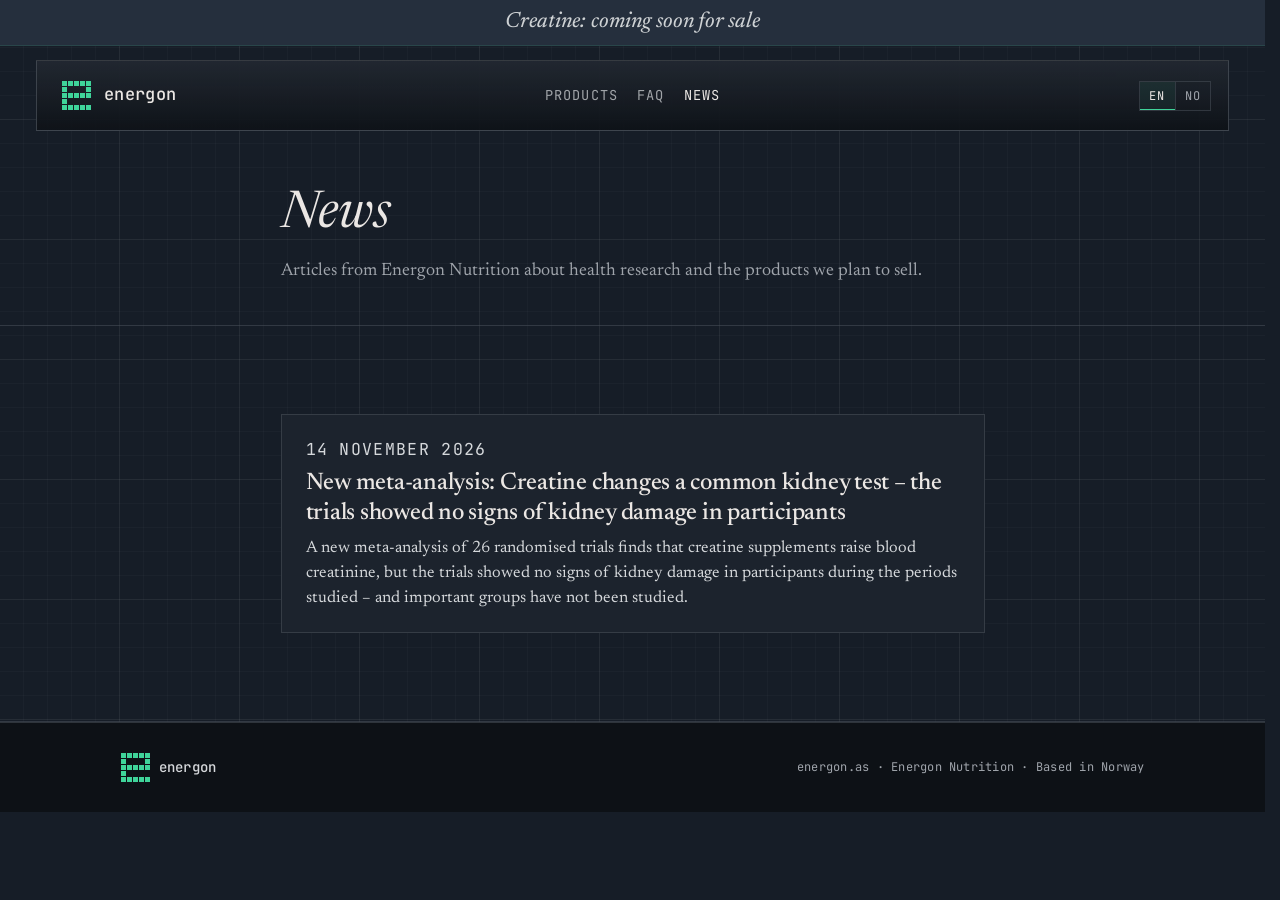
==== news/index.html @ 94b8eef8 "Sync the static site with live energon.as (2026-11-14). Replace the landing page with the Energon Nu" ====
<!doctype html>
<html lang="en">
<head>
  <meta charset="utf-8">
  <meta name="viewport" content="width=device-width, initial-scale=1">
  <title>News · Energon Nutrition</title>
  <meta name="description" content="News from Energon Nutrition: articles about health research and supplements such as creatine.">
  <link rel="canonical" href="https://energon.as/news/">
  <link rel="alternate" hreflang="en" href="https://energon.as/news/">
  <link rel="alternate" hreflang="nb" href="https://energon.as/no/nyheter/">
  <link rel="alternate" hreflang="x-default" href="https://energon.as/news/">
  <link rel="icon" href="/favicon.svg" type="image/svg+xml">
  <link rel="icon" href="/favicon-32.png" type="image/png" sizes="32x32">
  <link rel="apple-touch-icon" href="/apple-touch-icon.png" sizes="180x180">
  <meta name="theme-color" content="#161d27">
  <script src="/lang.js"></script>
  <link rel="stylesheet" href="/fonts.css">
  <link rel="stylesheet" href="/styles.css">
  <link rel="stylesheet" href="/nutrition.css">
</head>
<body>
  <header class="site-header">
    <aside class="site-announcement" aria-label="Announcement"><p>Creatine: coming soon for sale</p></aside>
    <div class="nav" data-nav-root data-nav-open="false">
      <div class="nav-inner">
        <a class="logo" href="/" aria-label="Energon Nutrition home"><span class="logo-box"><svg xmlns="http://www.w3.org/2000/svg" class="nav-logo-anim" viewBox="0 0 29 29" width="29" height="29" shape-rendering="crispEdges" aria-hidden="true" focusable="false"><rect class="on i10" x="0" y="0" width="5" height="5"/><rect class="on i9" x="6" y="0" width="5" height="5"/><rect class="on i8" x="12" y="0" width="5" height="5"/><rect class="on i7" x="18" y="0" width="5" height="5"/><rect class="on i6" x="24" y="0" width="5" height="5"/><rect class="on i11" x="0" y="6" width="5" height="5"/><rect class="off" x="6" y="6" width="5" height="5"/><rect class="off" x="12" y="6" width="5" height="5"/><rect class="off" x="18" y="6" width="5" height="5"/><rect class="on i5" x="24" y="6" width="5" height="5"/><rect class="on i0" x="0" y="12" width="5" height="5"/><rect class="on i1" x="6" y="12" width="5" height="5"/><rect class="on i2" x="12" y="12" width="5" height="5"/><rect class="on i3" x="18" y="12" width="5" height="5"/><rect class="on i4" x="24" y="12" width="5" height="5"/><rect class="on i12" x="0" y="18" width="5" height="5"/><rect class="off" x="6" y="18" width="5" height="5"/><rect class="off" x="12" y="18" width="5" height="5"/><rect class="off" x="18" y="18" width="5" height="5"/><rect class="off" x="24" y="18" width="5" height="5"/><rect class="on i13" x="0" y="24" width="5" height="5"/><rect class="on i14" x="6" y="24" width="5" height="5"/><rect class="on i15" x="12" y="24" width="5" height="5"/><rect class="on i16" x="18" y="24" width="5" height="5"/><rect class="on i17" x="24" y="24" width="5" height="5"/></svg></span><span class="wordmark">energon</span></a>
        <nav class="nav-links" aria-label="Main">
          <a href="/#products">Products</a>
          <a href="/#faq">FAQ</a>
          <a href="/news/" aria-current="page">News</a>
        </nav>
        <div class="nav-end">
          <nav class="lang-switch" aria-label="Language"><a href="/news/" hreflang="en" lang="en" data-lang="en" aria-current="page">EN</a><a href="/no/nyheter/" hreflang="nb" lang="nb" data-lang="nb">NO</a></nav>
          <button type="button" class="nav-toggle" aria-controls="navSheet" aria-expanded="false" aria-label="Open menu" data-label-open="Open menu" data-label-close="Close menu" data-nav-toggle>
<span class="bt-bar" aria-hidden="true"><span></span><span></span><span></span><span></span></span>
<span class="bt-bar" aria-hidden="true"><span></span><span></span><span></span><span></span></span>
<span class="bt-bar" aria-hidden="true"><span></span><span></span><span></span><span></span></span>
          </button>
        </div>
      </div>
      <div class="nav-backdrop" data-nav-close></div>
      <div class="nav-sheet" id="navSheet">
        <nav class="nav-sheet-inner" aria-label="Main (mobile)">
          <a href="/#products" data-nav-close>Products</a>
          <a href="/#faq" data-nav-close>FAQ</a>
          <a href="/news/" data-nav-close aria-current="page">News</a>
        </nav>
      </div>
    </div>
  </header>

  <section class="news-hero">
    <div class="wrap narrow">
      <h1>News</h1>
      <p class="section-lead">Articles from Energon Nutrition about health research and the products we plan to sell.</p>
    </div>
  </section>

  <section class="section">
    <div class="wrap narrow">
    <ol class="news-list">
      <li><p class="news-meta"><time datetime="2026-11-14">14 November 2026</time></p><h2><a href="/news/creatine-kidney-health-meta-analysis/">New meta-analysis: Creatine changes a common kidney test – the trials showed no signs of kidney damage in participants</a></h2><p>A new meta-analysis of 26 randomised trials finds that creatine supplements raise blood creatinine, but the trials showed no signs of kidney damage in participants during the periods studied – and important groups have not been studied.</p></li>
    </ol>
    </div>
  </section>

  <footer class="footer">
    <div class="wrap footer-inner">
      <span class="logo small"><img src="/logo-mark-29.svg" alt="" width="29" height="29"><span class="wordmark">energon</span></span>
      <span>energon.as · Energon Nutrition · Based in Norway</span>
    </div>
  </footer>
  <script src="/nav.js" defer></script>
</body>
</html>
---- fonts.css ----
/* Self-hosted Google Fonts (latin subset). Newsreader and JetBrains Mono, both SIL Open Font License 1.1. */
@font-face {
  font-family: 'JetBrains Mono';
  font-style: normal;
  font-weight: 400;
  font-display: swap;
  src: url(fonts/JetBrainsMono-normal.woff2) format('woff2');
  unicode-range: U+0000-00FF, U+0131, U+0152-0153, U+02BB-02BC, U+02C6, U+02DA, U+02DC, U+0304, U+0308, U+0329, U+2000-206F, U+20AC, U+2122, U+2191, U+2193, U+2212, U+2215, U+FEFF, U+FFFD;
}
@font-face {
  font-family: 'JetBrains Mono';
  font-style: normal;
  font-weight: 500;
  font-display: swap;
  src: url(fonts/JetBrainsMono-normal.woff2) format('woff2');
  unicode-range: U+0000-00FF, U+0131, U+0152-0153, U+02BB-02BC, U+02C6, U+02DA, U+02DC, U+0304, U+0308, U+0329, U+2000-206F, U+20AC, U+2122, U+2191, U+2193, U+2212, U+2215, U+FEFF, U+FFFD;
}
@font-face {
  font-family: 'Newsreader';
  font-style: italic;
  font-weight: 400 500;
  font-display: swap;
  src: url(fonts/Newsreader-italic.woff2) format('woff2');
  unicode-range: U+0000-00FF, U+0131, U+0152-0153, U+02BB-02BC, U+02C6, U+02DA, U+02DC, U+0304, U+0308, U+0329, U+2000-206F, U+20AC, U+2122, U+2191, U+2193, U+2212, U+2215, U+FEFF, U+FFFD;
}
@font-face {
  font-family: 'Newsreader';
  font-style: normal;
  font-weight: 400 600;
  font-display: swap;
  src: url(fonts/Newsreader-normal.woff2) format('woff2');
  unicode-range: U+0000-00FF, U+0131, U+0152-0153, U+02BB-02BC, U+02C6, U+02DA, U+02DC, U+0304, U+0308, U+0329, U+2000-206F, U+20AC, U+2122, U+2191, U+2193, U+2212, U+2215, U+FEFF, U+FFFD;
}
---- styles.css ----
/* Energon: dark theme. Navy canvas, hairline grid, serif text, mono labels, square panels. */
:root{
  --bg-deep:#0d1116;
  --bg:#161d27;
  --panel:#1c232d;
  --panel-2:#212730;
  --panel-3:#252f3d;
  --line:rgba(73,80,89,.55);
  --line-strong:rgba(120,128,140,.55);
  --text:#ebe7e4;
  --text-2:#d5d8db;
  --muted:#9fa4ab;
  --accent:#3fd49a;            /* Energon mint (muted from the original #07F695) */
  --accent-soft:rgba(63,212,154,.42);
  --accent-wash:rgba(63,212,154,.07);
  --blue:#6a9fcc;              /* former accent, kept as secondary */
  --accent-deep:#4b607c;
  --warm:#e1b06e;
  --rust:#b86b52;
  --sage:#a3a473;
  --grid-minor:rgba(255,255,255,.022);
  --grid-major:rgba(255,255,255,.045);
  --serif:"Newsreader", "Iowan Old Style", "Palatino Linotype", Georgia, serif;
  --mono:"JetBrains Mono", ui-monospace, "SFMono-Regular", Menlo, Consolas, monospace;
}
*{box-sizing:border-box}
html{scroll-behavior:smooth;background:var(--bg);scroll-padding-top:150px;scrollbar-gutter:stable}
*{scrollbar-color:rgba(75,96,124,.28) transparent}
body{
  margin:0;color:var(--text);font-family:var(--serif);font-size:18px;line-height:1.6;
  font-optical-sizing:auto;text-wrap:pretty;
  background-color:var(--bg);
  background-image:
    linear-gradient(var(--grid-major) 1px, transparent 1px),
    linear-gradient(90deg, var(--grid-major) 1px, transparent 1px),
    linear-gradient(var(--grid-minor) 1px, transparent 1px),
    linear-gradient(90deg, var(--grid-minor) 1px, transparent 1px);
  background-size:120px 120px,120px 120px,24px 24px,24px 24px;
  background-position:-1px -1px;
}
.wrap{max-width:1080px;margin:0 auto;padding:0 28px}
.narrow{max-width:760px}
a{color:var(--accent);text-decoration-color:var(--accent-soft);text-underline-offset:3px}
a:hover{text-decoration-color:var(--accent)}
.sr-only{position:absolute;width:1px;height:1px;overflow:hidden;clip:rect(0 0 0 0)}
::selection{background:rgba(63,212,154,.28);color:var(--text)}

/* Nav */
/* announcement bar: pi.dev .site-announcement measured live (padding 5.4px 18px, italic serif 21.96px/1.55,
   bg #252f3d, 1px bottom border in the accent at 14% alpha -> 45.8px tall; <=767px 19.44px/1.48, 69.3px tall) */
.site-announcement{position:relative;z-index:1;box-sizing:border-box;margin:0;padding:5.4px 18px;
  border-bottom:1px solid rgba(63,212,154,.1412);background:#252f3d;color:rgba(213,216,219,.96);
  font-family:var(--serif);font-size:21.96px;font-style:italic;font-weight:450;line-height:1.55;text-align:center}
.site-announcement p{margin:0}
.site-announcement a{color:var(--accent);white-space:nowrap}
.site-announcement a:hover,.site-announcement a:focus-visible{color:var(--text)}
@media (max-width:1023px){.site-announcement{font-size:18.36px;line-height:1.5}}
@media (max-width:767px){.site-announcement{font-size:19.44px;font-weight:440;line-height:1.48;min-height:69.3125px;display:flex;align-items:center;justify-content:center}}
/* nav: placement measured on live pi.dev (headless Chrome, dark, 1440x900 and 390x844, after intro JS settled).
   pi.dev: .site-header is position:sticky; top:0; z-index:20, transparent, and holds the announcement bar + nav.
   Nav wrapper padding 14.4px 36px 0 (<=1023px: 14.4px 11.7px 0). Panel: full width minus the side padding
   (max-width 96rem = 1728px, centred), 71.2px tall (66.9px on mobile), square corners. Content scrolls under it. */
.site-header{position:sticky;top:0;z-index:20}
.nav{position:relative;z-index:20;width:100%;padding:14.4px 36px 0}
.nav-inner{position:relative;z-index:1;display:flex;align-items:center;justify-content:space-between;gap:18px;
  width:min(100%,1728px);margin:0 auto;padding:12.6px 17.1px;
  background:linear-gradient(rgba(33,39,48,.97),rgba(13,17,22,.91)),linear-gradient(90deg,rgba(75,96,124,.14),rgba(47,95,138,.08));
  border:1px solid rgba(73,80,89,.7412);border-top-color:rgba(159,164,171,.2784);border-radius:0}
.logo{display:inline-flex;align-items:center;gap:6px;text-decoration:none;color:var(--text);font-family:var(--mono);font-weight:500;font-size:17px;letter-spacing:.02em;line-height:1}
.logo-box{display:inline-flex;align-items:center;justify-content:center;width:44px;height:44px;flex:0 0 44px}
.logo img,.logo svg{display:block;width:29px;height:29px;image-rendering:pixelated}
.logo .wordmark{color:var(--text);transform:translateY(-1px)}
.logo.small{font-size:14px;color:var(--muted);gap:9px}
.logo.small .wordmark{color:var(--text-2)}
.nav-links{position:absolute;left:50%;transform:translateX(-50%);display:flex;align-items:center;justify-content:center;gap:clamp(11.7px,1.5vw,22.5px)}
.nav-links a{font-family:var(--mono);font-size:13.68px;letter-spacing:.08em;line-height:1;text-transform:uppercase;white-space:nowrap;color:rgba(213,216,219,.7216);text-decoration:none;position:relative}
.nav-links a:hover,.nav-links a:focus-visible{color:var(--text);outline:none}
.nav-links a:hover::after{content:"";position:absolute;left:0;right:0;bottom:-.5em;height:1px;background:var(--accent)}

/* Hero */
.hero{padding:64.6px 0 96px;text-align:center;border-bottom:1px solid var(--line)}
.eyebrow{font-family:var(--mono);font-size:12px;letter-spacing:.14em;text-transform:uppercase;color:var(--muted);margin:0 0 26px}
.hero h1{font-family:var(--serif);font-style:italic;font-weight:400;font-size:clamp(40px,6vw,68px);line-height:1.08;letter-spacing:-.015em;margin:0 0 26px;color:var(--text)}
.hero h1 em{color:var(--accent);font-style:italic}
.lead{font-size:21px;line-height:1.5;color:var(--text-2);max-width:640px;margin:0 auto 40px}
.fine{font-family:var(--mono);font-size:12px;color:var(--muted);margin:16px 0 0;letter-spacing:.02em}

/* Sections */
.section{padding:88px 0;border-bottom:1px solid var(--line)}
.section.alt{background:rgba(13,17,22,.45)}
.section h2{font-family:var(--serif);font-style:italic;font-weight:400;font-size:42px;line-height:1.1;margin:0 0 10px;letter-spacing:-.01em}
.section-lead{color:var(--muted);margin:0 0 30px;font-size:18px}
.group{font-family:var(--mono);font-weight:500;font-size:12px;text-transform:uppercase;letter-spacing:.14em;color:var(--muted);margin:52px 0 0;padding:10px 14px;border:1px solid var(--line);border-bottom:0;display:inline-block;background:var(--panel-2)}
.group::before{content:"";display:inline-block;width:8px;height:8px;background:var(--accent);margin-right:10px;vertical-align:1px}

/* Product panels */
.grid{display:grid;grid-template-columns:repeat(3,1fr);gap:16px}
.grid > .card{border:1px solid var(--line);background-color:var(--panel)}
.grid.two{grid-template-columns:repeat(2,1fr)}
.card{position:relative;padding:24px 24px 22px;display:flex;flex-direction:column;background:transparent;transition:background 200ms ease}
.card:hover{background-image:linear-gradient(rgba(255,255,255,.018),rgba(255,255,255,.018))}
.card.featured{background:linear-gradient(180deg,var(--accent-wash),transparent 65%) var(--panel);box-shadow:inset 0 2px 0 var(--accent)}
.card.muted{opacity:.78}
.card-top{display:flex;justify-content:space-between;align-items:baseline;gap:12px;margin-bottom:10px}
.card h4{margin:0;font-family:var(--serif);font-weight:500;font-size:22px;line-height:1.2;color:var(--text)}
.price{font-family:var(--mono);font-size:20px;font-weight:500;color:var(--warm);white-space:nowrap}
.card p{margin:0 0 14px;color:var(--text-2);font-size:16.5px;line-height:1.5}
.card ul{margin:0 0 18px;padding:0;list-style:none;font-family:var(--mono);font-size:12px;line-height:1.55;color:var(--muted)}
.card ul li{margin:5px 0;padding-left:16px;position:relative}
.card ul li::before{content:"›";position:absolute;left:0;color:var(--accent)}
.buy{margin-top:auto;align-self:flex-start;font-family:var(--mono);font-size:12px;letter-spacing:.12em;text-transform:uppercase;background:rgba(255,255,255,.015);color:var(--muted);border:1px solid var(--line);padding:9px 14px;cursor:not-allowed}
.buy::before{content:"[ ";color:var(--accent)} .buy::after{content:" ]";color:var(--accent)}
a.buy{cursor:pointer;text-decoration:none;color:var(--text);border-color:var(--accent-soft)}
a.buy:hover{background:var(--accent-wash)}
.card.featured .buy{color:var(--text);border-color:var(--accent-soft);background:var(--accent-wash)}
.card-actions{margin-top:auto;display:flex;flex-wrap:wrap;gap:10px}
.card-actions .buy{margin-top:0}
.buy.placeholder{color:var(--muted);border-style:dashed;border-color:var(--line-strong);background:transparent;cursor:default}
.card.featured .buy.placeholder{color:var(--muted);border-color:var(--line-strong);background:transparent}
.tag{margin-top:auto;align-self:flex-start;font-family:var(--mono);font-size:11px;font-weight:500;letter-spacing:.14em;text-transform:uppercase;color:var(--sage);border:1px solid rgba(163,164,115,.45);padding:3px 8px}
.tag.inline{margin:0 0 0 10px;vertical-align:1px;border-color:rgba(163,164,115,.45)}
.card.small p{margin:0}

/* How it works */
.two-col{display:grid;grid-template-columns:1fr 1.6fr;gap:56px;align-items:start}
.steps{margin:0;padding:0;list-style:none;counter-reset:s;border:1px solid var(--line);background:var(--panel)}
.steps li{counter-increment:s;position:relative;padding:20px 24px 20px 74px;color:var(--text-2);font-size:17px;border-bottom:1px solid var(--line)}
.steps li:last-child{border-bottom:0}
.steps li::before{content:"0" counter(s);position:absolute;left:24px;top:21px;font-family:var(--mono);font-size:13px;color:var(--accent);letter-spacing:.06em}
.steps strong{color:var(--text);display:block;margin-bottom:2px;font-weight:500;font-size:19px}

/* FAQ */
details{border:1px solid var(--line);border-top:0;background:var(--panel);padding:0}
details:first-of-type{border-top:1px solid var(--line);margin-top:20px}
summary{cursor:pointer;list-style:none;padding:16px 20px;font-size:19px;color:var(--text)}
summary::-webkit-details-marker{display:none}
summary::before{content:"+";font-family:var(--mono);color:var(--accent);display:inline-block;width:22px}
details[open] summary::before{content:"–"}
details p{color:var(--text-2);margin:0;padding:0 20px 18px 42px;font-size:17px}

/* Terms */
.terms{padding:64px 0;background:rgba(13,17,22,.45)}
.terms h2{font-size:30px}
.terms ul{color:var(--text-2);padding-left:0;list-style:none;margin:16px 0 0;font-size:17px}
.terms li{margin:8px 0;padding-left:22px;position:relative}
.terms li::before{content:"›";position:absolute;left:4px;color:var(--accent);font-family:var(--mono)}
.terms strong{color:var(--text);font-weight:500}
.section-lead a{color:var(--accent)}

/* Footer */
.footer{background:var(--bg-deep);color:var(--muted);font-family:var(--mono);font-size:12px;letter-spacing:.02em;padding:30px 0;border-top:1px solid var(--line)}
.footer-inner{display:flex;flex-wrap:wrap;gap:12px 28px;justify-content:space-between;align-items:center}

:focus-visible{outline:1px solid var(--accent);outline-offset:3px}

/* nav logo: plays once on load; the 5x5 grid starts dim grey, the 18 logo cells light up in stroke order,
   the 7 other cells fade out. Reduced motion shows the final logo. Generated by tools/logo_build.py */
.nav-logo-anim .on{fill:#3FD49A;animation:nav-logo-anim-light 220ms cubic-bezier(.2,.7,.3,1) calc(250ms + var(--i) * 60ms) both}
.nav-logo-anim .off{fill:#4a525d;opacity:0;animation:nav-logo-anim-off 420ms ease 1450ms backwards}
.nav-logo-anim{animation:nav-logo-anim-in 200ms ease both}
.nav-logo-anim .i0{--i:0}.nav-logo-anim .i1{--i:1}.nav-logo-anim .i2{--i:2}.nav-logo-anim .i3{--i:3}.nav-logo-anim .i4{--i:4}.nav-logo-anim .i5{--i:5}.nav-logo-anim .i6{--i:6}.nav-logo-anim .i7{--i:7}.nav-logo-anim .i8{--i:8}.nav-logo-anim .i9{--i:9}.nav-logo-anim .i10{--i:10}.nav-logo-anim .i11{--i:11}.nav-logo-anim .i12{--i:12}.nav-logo-anim .i13{--i:13}.nav-logo-anim .i14{--i:14}.nav-logo-anim .i15{--i:15}.nav-logo-anim .i16{--i:16}.nav-logo-anim .i17{--i:17}
@keyframes nav-logo-anim-light{0%{fill:#4a525d;opacity:.55}55%{fill:#8ee8c4;opacity:1}100%{fill:#3FD49A;opacity:1}}
@keyframes nav-logo-anim-off{0%{opacity:.55}100%{opacity:0}}
@keyframes nav-logo-anim-in{0%{opacity:0}100%{opacity:1}}
@media (prefers-reduced-motion: reduce){.nav-logo-anim,.nav-logo-anim .on,.nav-logo-anim .off{animation:none}}

/* mobile menu (pi.dev: links hidden and a pixel-block burger + drop-down sheet at <=1023px) */
.nav-toggle,.nav-backdrop,.nav-sheet{display:none}
.nav-toggle{--bw:4.25px;--bh:3.5px;--bg:1.5px;--bar-gap:4.5px;width:44px;height:44px;flex-direction:column;justify-content:center;align-items:center;gap:var(--bar-gap);
  margin:0 -1.8px 0 0;padding:0;border:0;border-radius:4.5px;background:transparent;cursor:pointer;-webkit-appearance:none;appearance:none}
.nav-toggle:hover,.nav-toggle:focus-visible{background:rgba(255,255,255,.0157)}
.nav-toggle .bt-bar{display:flex;gap:var(--bg);transform-origin:50% 50%;transition:transform 280ms cubic-bezier(.22,1,.36,1),opacity 200ms ease}
.nav-toggle .bt-bar>span{width:var(--bw);height:var(--bh);background:var(--muted);border-radius:1px;transition:background-color 200ms ease}
.nav-toggle .bt-bar:first-child>span:first-child,.nav-toggle .bt-bar:first-child>span:last-child,
.nav-toggle .bt-bar:last-child>span:first-child,.nav-toggle .bt-bar:last-child>span:last-child{background:var(--accent-deep)}
.nav-toggle:hover .bt-bar:first-child>span:first-child,.nav-toggle:hover .bt-bar:first-child>span:last-child,
.nav-toggle:hover .bt-bar:last-child>span:first-child,.nav-toggle:hover .bt-bar:last-child>span:last-child{background:var(--accent)}
.nav[data-nav-open="true"] .bt-bar:nth-of-type(1){transform:translateY(calc(var(--bh) + var(--bar-gap))) rotate(45deg)}
.nav[data-nav-open="true"] .bt-bar:nth-of-type(2){opacity:0;transform:scaleX(0)}
.nav[data-nav-open="true"] .bt-bar:nth-of-type(3){transform:translateY(calc((var(--bh) + var(--bar-gap)) * -1)) rotate(-45deg)}
.nav[data-nav-open="true"] .nav-inner{border-bottom-color:transparent}
.nav-backdrop{position:fixed;inset:0;z-index:0;background:rgba(13,17,22,.66);opacity:0;pointer-events:none;transition:opacity 180ms ease}
.nav-sheet{position:absolute;top:calc(100% - 1px);left:50%;z-index:1;width:calc(100% - 23.4px);max-height:0;overflow:hidden;opacity:0;pointer-events:none;
  transform:translate(-50%,-6px);transition:max-height 240ms cubic-bezier(.22,1,.36,1),opacity 180ms ease,transform 240ms cubic-bezier(.22,1,.36,1)}
.nav[data-nav-open="true"] .nav-backdrop{opacity:1;pointer-events:auto}
.nav[data-nav-open="true"] .nav-sheet{max-height:24rem;opacity:1;pointer-events:auto;transform:translate(-50%,0)}
.nav-sheet-inner{display:grid;gap:9.9px;padding:6.3px 12.24px 14.4px;
  background:linear-gradient(rgba(33,39,48,.97),rgba(13,17,22,.91)),linear-gradient(90deg,rgba(75,96,124,.14),rgba(47,95,138,.08));
  border:1px solid rgba(73,80,89,.7412);border-top:0}
.nav-sheet-inner a{display:flex;justify-content:space-between;align-items:center;padding:11.9px 13px;border:1px solid var(--line);background:rgba(255,255,255,.0157);
  color:rgba(213,216,219,.8);font-family:var(--mono);font-size:16px;text-decoration:none}
.nav-sheet-inner a::after{content:"→";color:var(--muted);font-size:16.5px;line-height:1}
.nav-sheet-inner a:hover{color:var(--text);border-color:var(--accent-soft)}
@media (max-width:1023px){
  .nav{padding:14.4px 11.7px 0}
  .nav-inner{padding:10.44px 12.24px;gap:13.5px}
  .nav-links{display:none}
  .nav-toggle{display:inline-flex}
  .nav-backdrop,.nav-sheet{display:block}
}

@media (max-width:900px){
  .grid{grid-template-columns:1fr 1fr}
  .two-col{grid-template-columns:1fr;gap:18px}
}
@media (max-width:600px){
  body{font-size:17px}
  .grid{grid-template-columns:1fr}
  .grid.two{grid-template-columns:1fr}
  .hero{padding:65.4px 0 64px}
  .section h2{font-size:34px}
}

.checksum{margin:12px 0 0;font-family:var(--mono);font-size:11px;line-height:1.6;color:var(--muted);overflow-wrap:anywhere}.checksum code{color:var(--text)}.checksum a{color:var(--text)}
---- nutrition.css ----
/* Energon Nutrition additions (E-072). Loaded after styles.css; styles.css itself is unchanged. */
.hero-actions{margin:0;display:flex;justify-content:center}
.hero-actions .buy{margin-top:0;align-self:center;color:var(--text);border-color:var(--accent-soft);background:var(--accent-wash)}
.product-media{display:block;margin:-22px -24px 20px;border-bottom:1px solid var(--line);background:var(--bg-deep)}
.product-media img{display:block;width:100%;height:auto;aspect-ratio:1/1}
.tag.soon{margin-top:0;align-self:center;white-space:nowrap;color:var(--accent);border-color:var(--accent-soft)}
/* language switch NO/EN in the header (E-072 round 2) */
.nav-end{display:flex;align-items:center;gap:10px}
.lang-switch{display:flex;border:1px solid var(--line)}
.lang-switch a{font-family:var(--mono);font-size:12px;letter-spacing:.1em;line-height:1;padding:8px 9px;color:var(--muted);text-decoration:none}
.lang-switch a + a{border-left:1px solid var(--line)}
.lang-switch a:hover,.lang-switch a:focus-visible{color:var(--text)}
.lang-switch a[aria-current="page"]{color:var(--text);background:var(--accent-wash);box-shadow:inset 0 -1px 0 var(--accent)}
/* news section (E-073): /news/ and /no/nyheter/ */
.nav-links a[aria-current="page"],.nav-sheet-inner a[aria-current="page"]{color:var(--text)}
.news-hero{padding:56px 0 40px;border-bottom:1px solid var(--line)}
.news-hero h1{font-family:var(--serif);font-style:italic;font-weight:400;font-size:clamp(36px,5vw,52px);line-height:1.1;margin:0 0 12px;color:var(--text)}
.news-hero .section-lead{margin:0}
.news-list{list-style:none;margin:0;padding:0;display:grid;gap:16px}
.news-list > li{border:1px solid var(--line);background-color:var(--panel);padding:22px 24px}
.news-list h2{font-family:var(--serif);font-style:normal;font-weight:500;font-size:24px;line-height:1.25;margin:6px 0 8px}
.news-list h2 a{color:var(--text);text-decoration:none}
.news-list h2 a:hover{color:var(--accent)}
.news-list p{margin:0;color:var(--text-2);font-size:16.5px;line-height:1.5}
.news-meta{font-family:var(--mono);font-size:12px;letter-spacing:.08em;text-transform:uppercase;color:var(--muted);margin:0}
.news-empty{border:1px dashed var(--line-strong);padding:22px 24px;color:var(--muted);font-family:var(--mono);font-size:13px;margin:0}
.article{padding:56px 0 88px;border-bottom:1px solid var(--line)}
.article h1{font-family:var(--serif);font-style:italic;font-weight:400;font-size:clamp(34px,5vw,50px);line-height:1.12;margin:10px 0 14px;color:var(--text)}
.article .lead{margin:0 0 28px;max-width:none;font-size:20px}
.article-body h2{font-family:var(--serif);font-style:italic;font-weight:400;font-size:30px;line-height:1.2;margin:34px 0 10px}
.article-body h3{font-family:var(--serif);font-weight:500;font-size:22px;margin:26px 0 8px}
.article-body p,.article-body li{color:var(--text-2);font-size:18px;line-height:1.65}
.article-body p{margin:0 0 16px}
.article-body ul,.article-body ol{margin:0 0 18px;padding-left:24px}
.article-body a,.sources a{overflow-wrap:anywhere}
.sources{margin:36px 0 0;border:1px solid var(--line);background-color:var(--panel);padding:20px 24px}
.sources h2{font-family:var(--mono);font-style:normal;font-weight:500;font-size:12px;letter-spacing:.14em;text-transform:uppercase;color:var(--muted);margin:0 0 10px}
.sources ol{margin:0;padding-left:22px;color:var(--text-2);font-size:16px;line-height:1.55}
.back-link{margin:32px 0 0;font-family:var(--mono);font-size:13px}
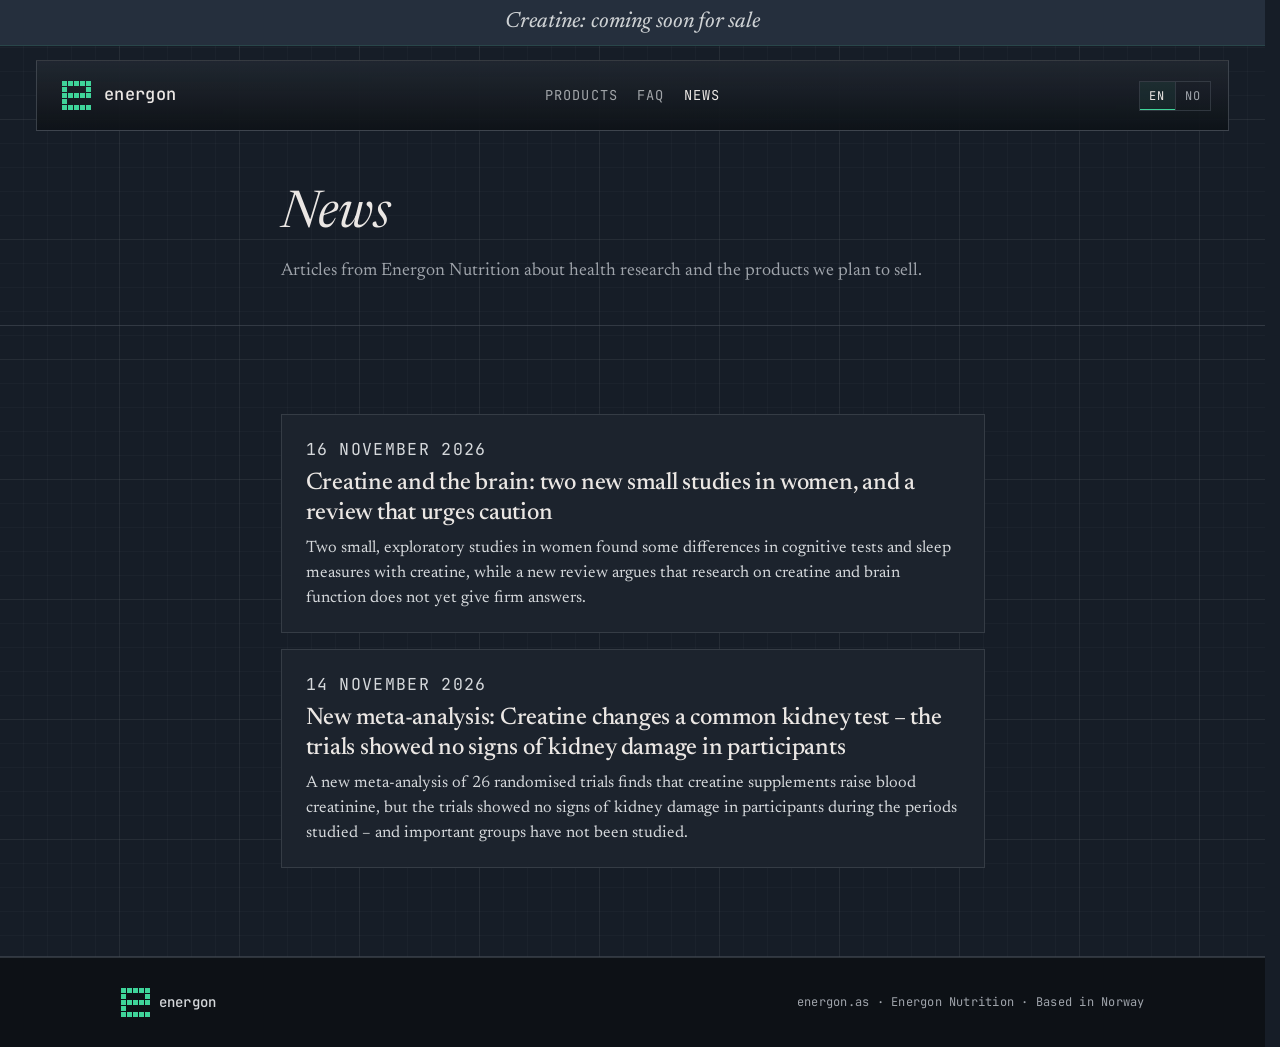
==== commit 917647d2: "Add the E-077 creatine cognition news article. Publish the English and Norwegian article pages and u" ====
--- a/news/index.html
+++ b/news/index.html
@@ -59,6 +59,7 @@
   <section class="section">
     <div class="wrap narrow">
     <ol class="news-list">
+      <li><p class="news-meta"><time datetime="2026-11-16">16 November 2026</time></p><h2><a href="/news/creatine-cognition-women-new-studies/">Creatine and the brain: two new small studies in women, and a review that urges caution</a></h2><p>Two small, exploratory studies in women found some differences in cognitive tests and sleep measures with creatine, while a new review argues that research on creatine and brain function does not yet give firm answers.</p></li>
       <li><p class="news-meta"><time datetime="2026-11-14">14 November 2026</time></p><h2><a href="/news/creatine-kidney-health-meta-analysis/">New meta-analysis: Creatine changes a common kidney test – the trials showed no signs of kidney damage in participants</a></h2><p>A new meta-analysis of 26 randomised trials finds that creatine supplements raise blood creatinine, but the trials showed no signs of kidney damage in participants during the periods studied – and important groups have not been studied.</p></li>
     </ol>
     </div>
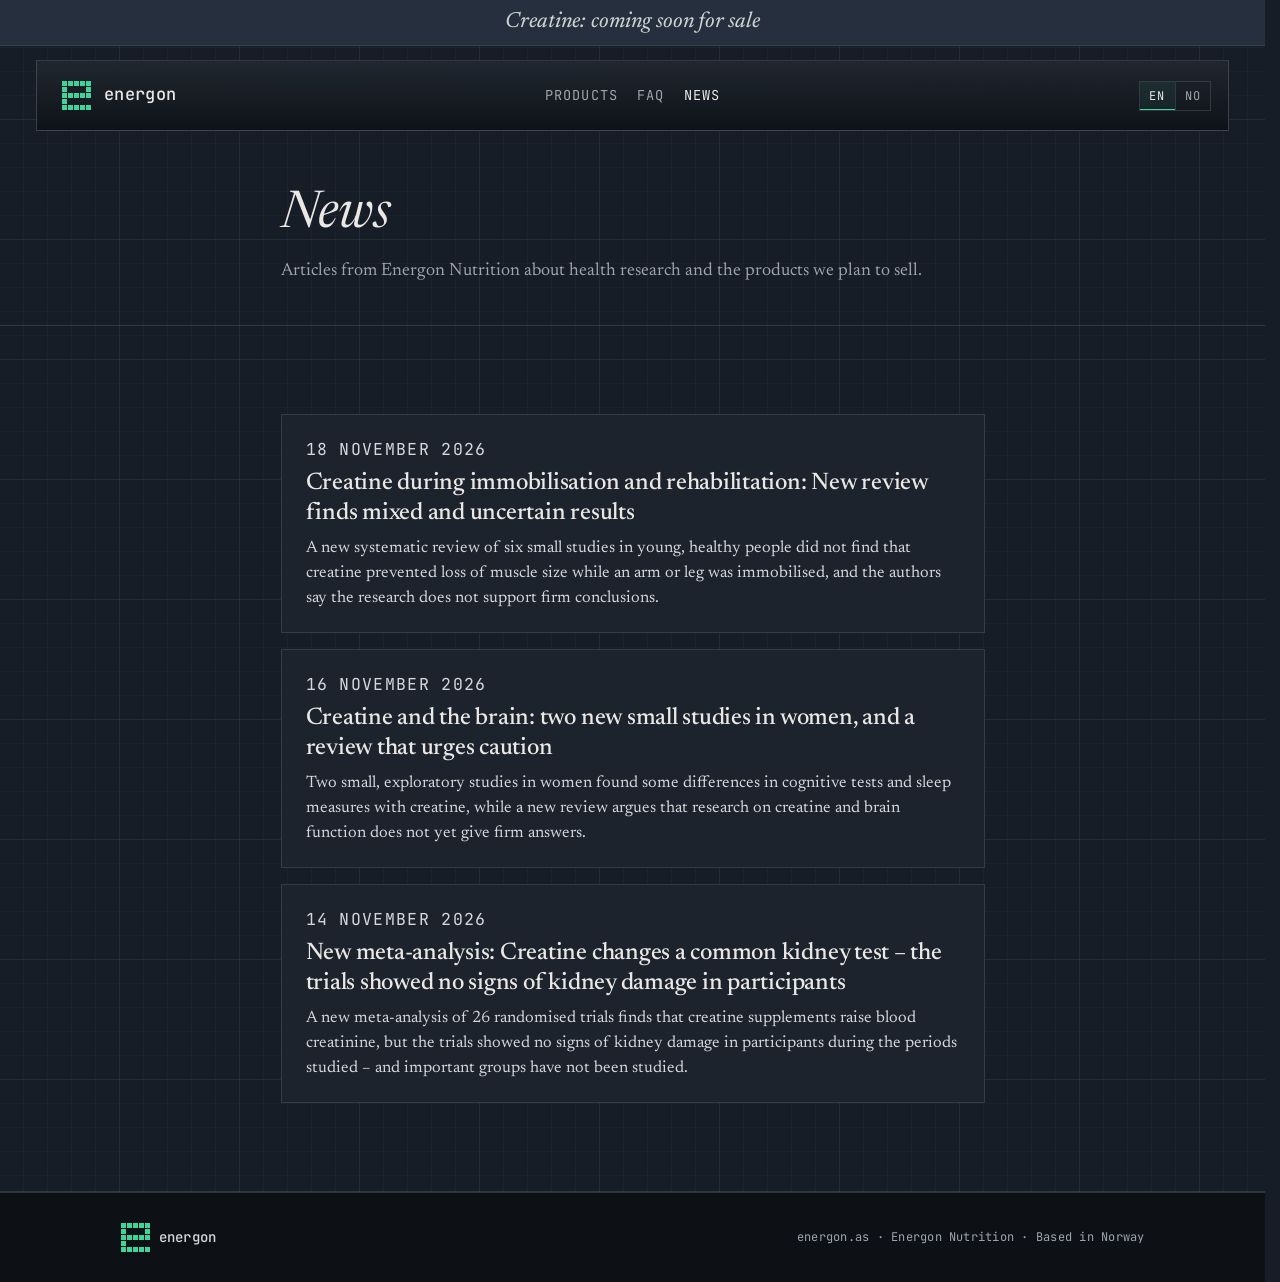
==== commit f239a440: "News: creatine during immobilisation (2026-11-18), nb+en (E-080) Co-authored-by: TekGoblin <AageSund" ====
--- a/news/index.html
+++ b/news/index.html
@@ -59,6 +59,7 @@
   <section class="section">
     <div class="wrap narrow">
     <ol class="news-list">
+      <li><p class="news-meta"><time datetime="2026-11-18">18 November 2026</time></p><h2><a href="/news/creatine-immobilisation-systematic-review/">Creatine during immobilisation and rehabilitation: New review finds mixed and uncertain results</a></h2><p>A new systematic review of six small studies in young, healthy people did not find that creatine prevented loss of muscle size while an arm or leg was immobilised, and the authors say the research does not support firm conclusions.</p></li>
       <li><p class="news-meta"><time datetime="2026-11-16">16 November 2026</time></p><h2><a href="/news/creatine-cognition-women-new-studies/">Creatine and the brain: two new small studies in women, and a review that urges caution</a></h2><p>Two small, exploratory studies in women found some differences in cognitive tests and sleep measures with creatine, while a new review argues that research on creatine and brain function does not yet give firm answers.</p></li>
       <li><p class="news-meta"><time datetime="2026-11-14">14 November 2026</time></p><h2><a href="/news/creatine-kidney-health-meta-analysis/">New meta-analysis: Creatine changes a common kidney test – the trials showed no signs of kidney damage in participants</a></h2><p>A new meta-analysis of 26 randomised trials finds that creatine supplements raise blood creatinine, but the trials showed no signs of kidney damage in participants during the periods studied – and important groups have not been studied.</p></li>
     </ol>
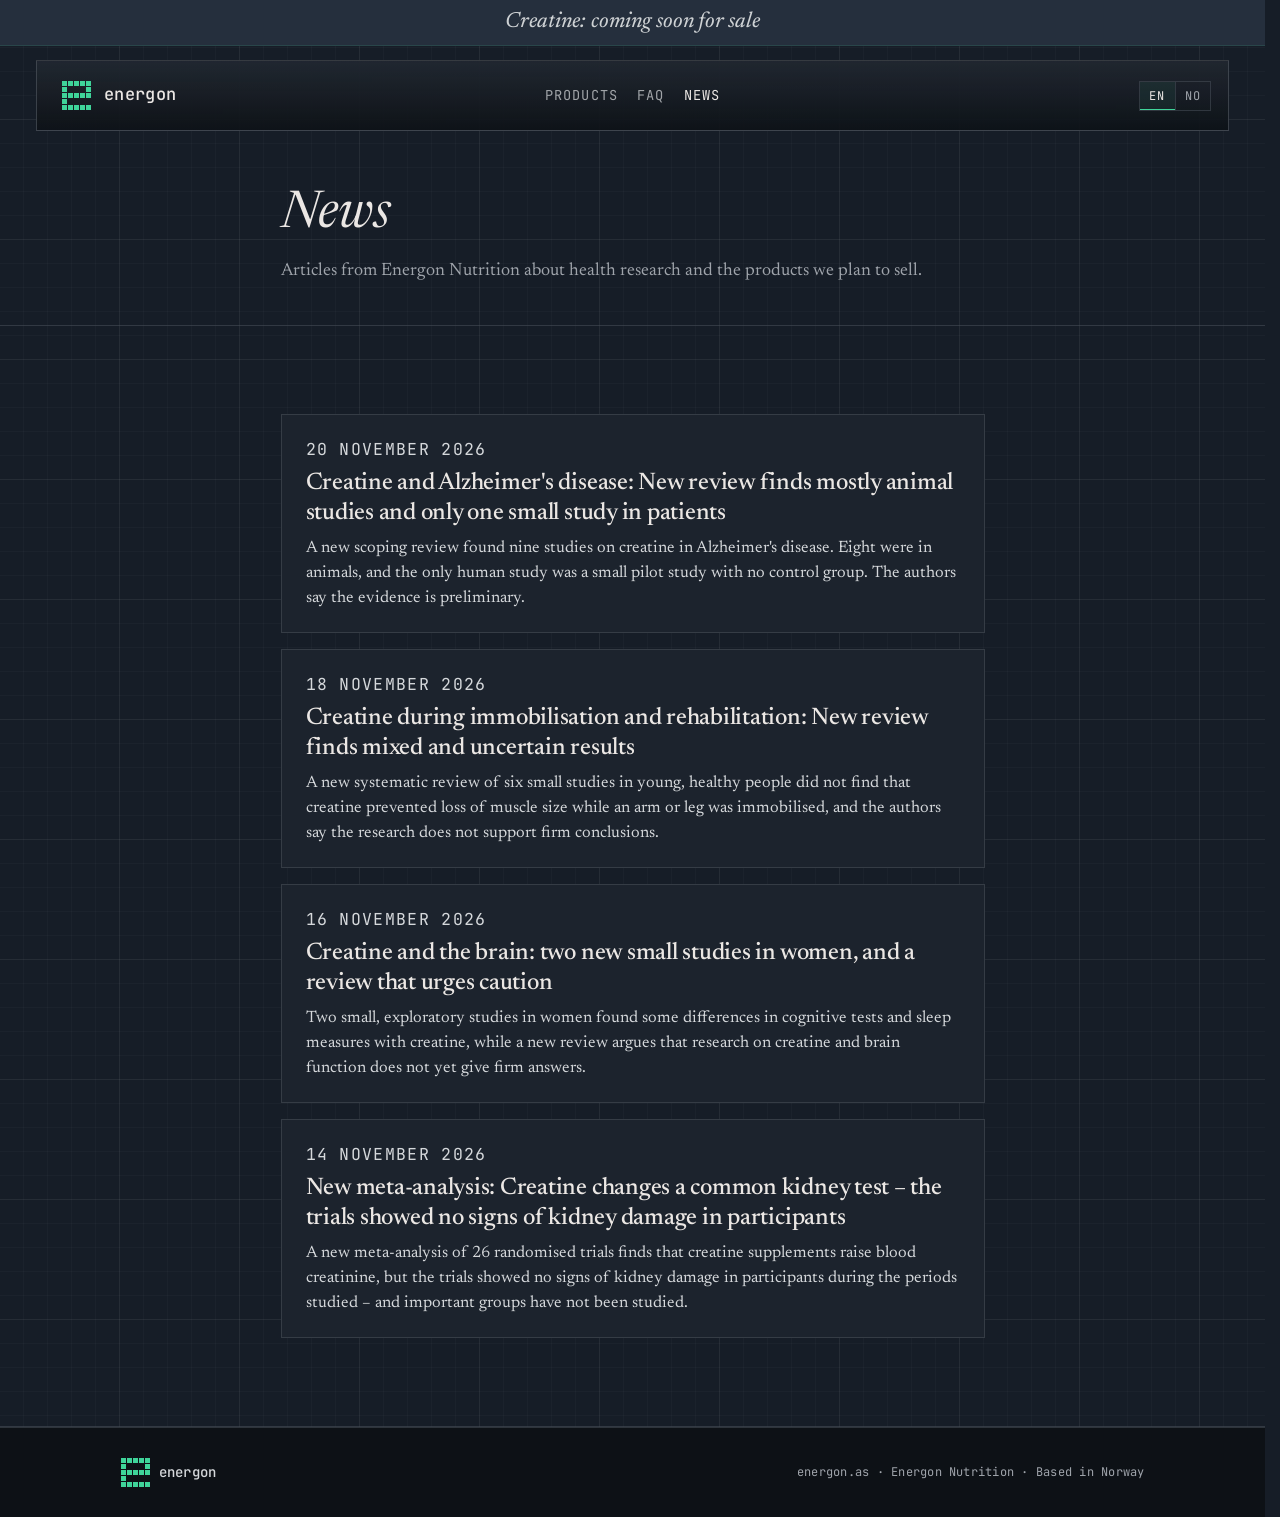
==== commit 3b687f11: "News: creatine and Alzheimer's scoping review (2026-11-20), nb+en (E-082) Co-authored-by: TekGoblin " ====
--- a/news/index.html
+++ b/news/index.html
@@ -59,6 +59,7 @@
   <section class="section">
     <div class="wrap narrow">
     <ol class="news-list">
+      <li><p class="news-meta"><time datetime="2026-11-20">20 November 2026</time></p><h2><a href="/news/creatine-alzheimers-scoping-review/">Creatine and Alzheimer&#x27;s disease: New review finds mostly animal studies and only one small study in patients</a></h2><p>A new scoping review found nine studies on creatine in Alzheimer&#x27;s disease. Eight were in animals, and the only human study was a small pilot study with no control group. The authors say the evidence is preliminary.</p></li>
       <li><p class="news-meta"><time datetime="2026-11-18">18 November 2026</time></p><h2><a href="/news/creatine-immobilisation-systematic-review/">Creatine during immobilisation and rehabilitation: New review finds mixed and uncertain results</a></h2><p>A new systematic review of six small studies in young, healthy people did not find that creatine prevented loss of muscle size while an arm or leg was immobilised, and the authors say the research does not support firm conclusions.</p></li>
       <li><p class="news-meta"><time datetime="2026-11-16">16 November 2026</time></p><h2><a href="/news/creatine-cognition-women-new-studies/">Creatine and the brain: two new small studies in women, and a review that urges caution</a></h2><p>Two small, exploratory studies in women found some differences in cognitive tests and sleep measures with creatine, while a new review argues that research on creatine and brain function does not yet give firm answers.</p></li>
       <li><p class="news-meta"><time datetime="2026-11-14">14 November 2026</time></p><h2><a href="/news/creatine-kidney-health-meta-analysis/">New meta-analysis: Creatine changes a common kidney test – the trials showed no signs of kidney damage in participants</a></h2><p>A new meta-analysis of 26 randomised trials finds that creatine supplements raise blood creatinine, but the trials showed no signs of kidney damage in participants during the periods studied – and important groups have not been studied.</p></li>
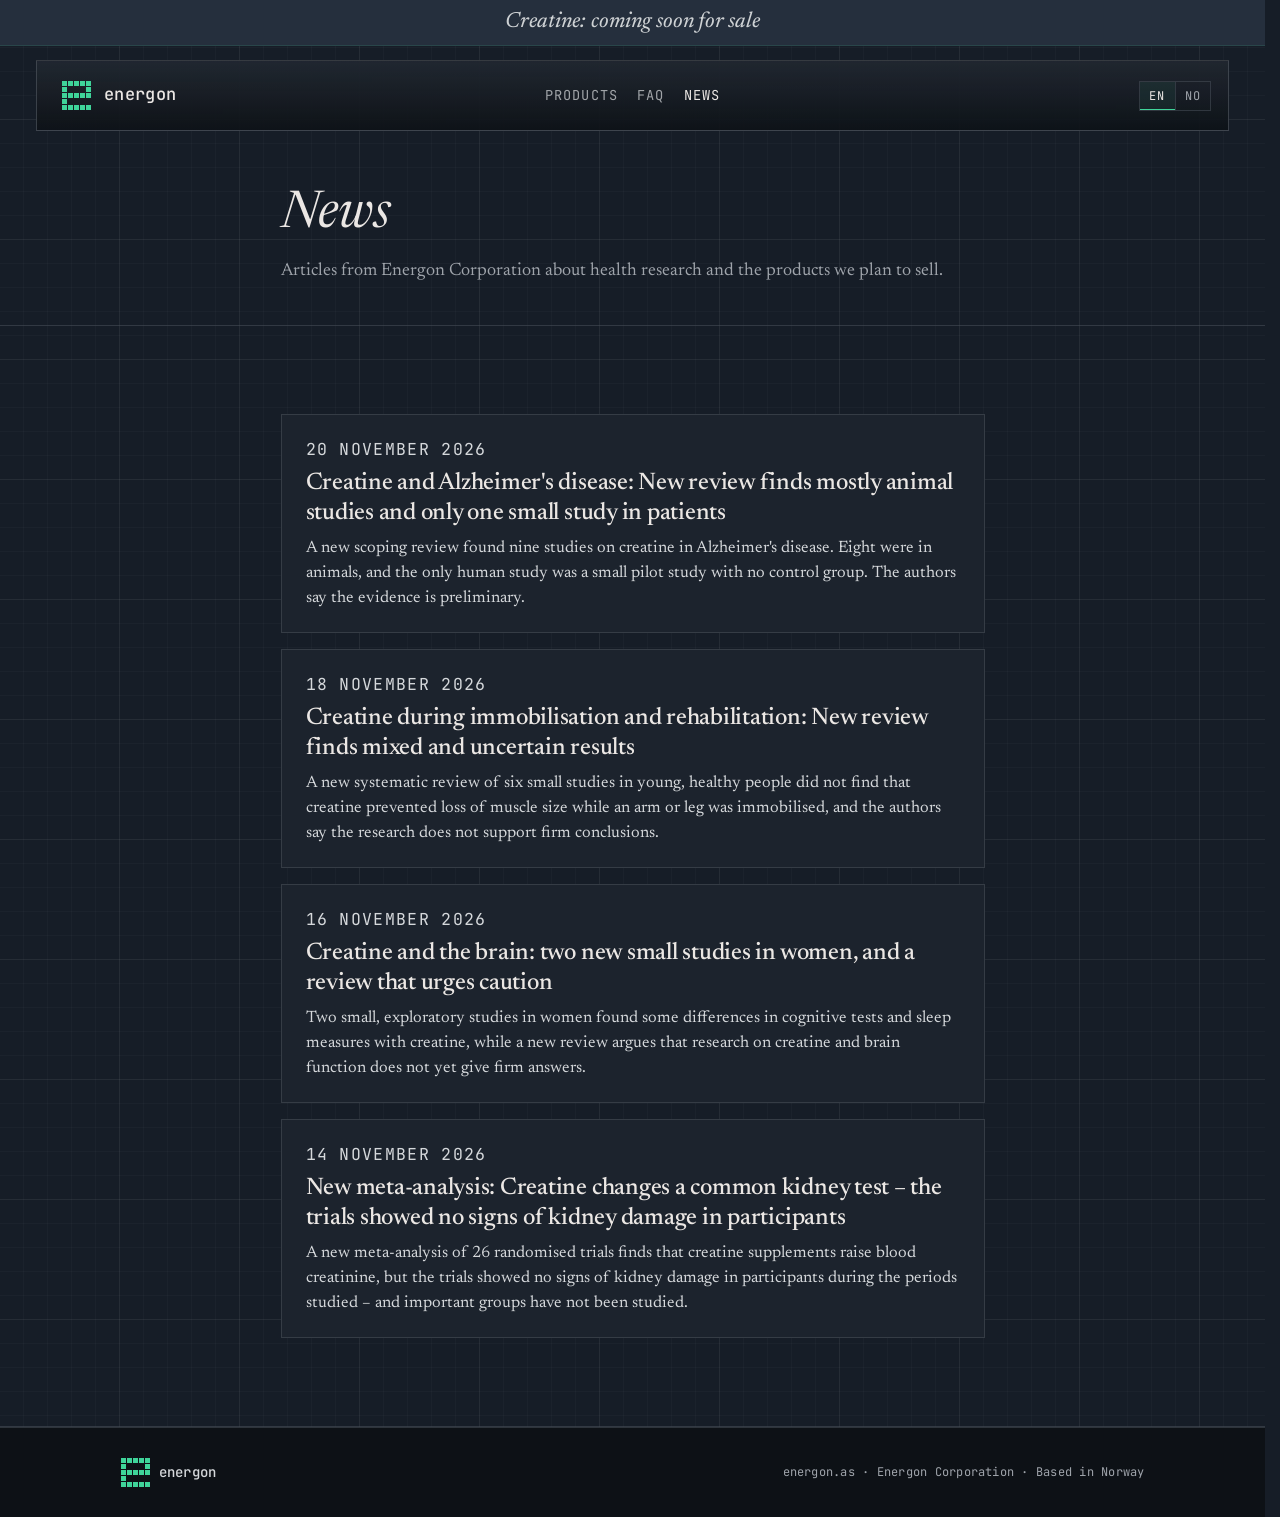
==== commit 1249d07c: "Rename Energon Nutrition to Energon Corporation (E-083) Co-authored-by: TekGoblin <AageSundvor@users" ====
--- a/news/index.html
+++ b/news/index.html
@@ -3,8 +3,8 @@
 <head>
   <meta charset="utf-8">
   <meta name="viewport" content="width=device-width, initial-scale=1">
-  <title>News · Energon Nutrition</title>
-  <meta name="description" content="News from Energon Nutrition: articles about health research and supplements such as creatine.">
+  <title>News · Energon Corporation</title>
+  <meta name="description" content="News from Energon Corporation: articles about health research and supplements such as creatine.">
   <link rel="canonical" href="https://energon.as/news/">
   <link rel="alternate" hreflang="en" href="https://energon.as/news/">
   <link rel="alternate" hreflang="nb" href="https://energon.as/no/nyheter/">
@@ -23,7 +23,7 @@
     <aside class="site-announcement" aria-label="Announcement"><p>Creatine: coming soon for sale</p></aside>
     <div class="nav" data-nav-root data-nav-open="false">
       <div class="nav-inner">
-        <a class="logo" href="/" aria-label="Energon Nutrition home"><span class="logo-box"><svg xmlns="http://www.w3.org/2000/svg" class="nav-logo-anim" viewBox="0 0 29 29" width="29" height="29" shape-rendering="crispEdges" aria-hidden="true" focusable="false"><rect class="on i10" x="0" y="0" width="5" height="5"/><rect class="on i9" x="6" y="0" width="5" height="5"/><rect class="on i8" x="12" y="0" width="5" height="5"/><rect class="on i7" x="18" y="0" width="5" height="5"/><rect class="on i6" x="24" y="0" width="5" height="5"/><rect class="on i11" x="0" y="6" width="5" height="5"/><rect class="off" x="6" y="6" width="5" height="5"/><rect class="off" x="12" y="6" width="5" height="5"/><rect class="off" x="18" y="6" width="5" height="5"/><rect class="on i5" x="24" y="6" width="5" height="5"/><rect class="on i0" x="0" y="12" width="5" height="5"/><rect class="on i1" x="6" y="12" width="5" height="5"/><rect class="on i2" x="12" y="12" width="5" height="5"/><rect class="on i3" x="18" y="12" width="5" height="5"/><rect class="on i4" x="24" y="12" width="5" height="5"/><rect class="on i12" x="0" y="18" width="5" height="5"/><rect class="off" x="6" y="18" width="5" height="5"/><rect class="off" x="12" y="18" width="5" height="5"/><rect class="off" x="18" y="18" width="5" height="5"/><rect class="off" x="24" y="18" width="5" height="5"/><rect class="on i13" x="0" y="24" width="5" height="5"/><rect class="on i14" x="6" y="24" width="5" height="5"/><rect class="on i15" x="12" y="24" width="5" height="5"/><rect class="on i16" x="18" y="24" width="5" height="5"/><rect class="on i17" x="24" y="24" width="5" height="5"/></svg></span><span class="wordmark">energon</span></a>
+        <a class="logo" href="/" aria-label="Energon Corporation home"><span class="logo-box"><svg xmlns="http://www.w3.org/2000/svg" class="nav-logo-anim" viewBox="0 0 29 29" width="29" height="29" shape-rendering="crispEdges" aria-hidden="true" focusable="false"><rect class="on i10" x="0" y="0" width="5" height="5"/><rect class="on i9" x="6" y="0" width="5" height="5"/><rect class="on i8" x="12" y="0" width="5" height="5"/><rect class="on i7" x="18" y="0" width="5" height="5"/><rect class="on i6" x="24" y="0" width="5" height="5"/><rect class="on i11" x="0" y="6" width="5" height="5"/><rect class="off" x="6" y="6" width="5" height="5"/><rect class="off" x="12" y="6" width="5" height="5"/><rect class="off" x="18" y="6" width="5" height="5"/><rect class="on i5" x="24" y="6" width="5" height="5"/><rect class="on i0" x="0" y="12" width="5" height="5"/><rect class="on i1" x="6" y="12" width="5" height="5"/><rect class="on i2" x="12" y="12" width="5" height="5"/><rect class="on i3" x="18" y="12" width="5" height="5"/><rect class="on i4" x="24" y="12" width="5" height="5"/><rect class="on i12" x="0" y="18" width="5" height="5"/><rect class="off" x="6" y="18" width="5" height="5"/><rect class="off" x="12" y="18" width="5" height="5"/><rect class="off" x="18" y="18" width="5" height="5"/><rect class="off" x="24" y="18" width="5" height="5"/><rect class="on i13" x="0" y="24" width="5" height="5"/><rect class="on i14" x="6" y="24" width="5" height="5"/><rect class="on i15" x="12" y="24" width="5" height="5"/><rect class="on i16" x="18" y="24" width="5" height="5"/><rect class="on i17" x="24" y="24" width="5" height="5"/></svg></span><span class="wordmark">energon</span></a>
         <nav class="nav-links" aria-label="Main">
           <a href="/#products">Products</a>
           <a href="/#faq">FAQ</a>
@@ -52,7 +52,7 @@
   <section class="news-hero">
     <div class="wrap narrow">
       <h1>News</h1>
-      <p class="section-lead">Articles from Energon Nutrition about health research and the products we plan to sell.</p>
+      <p class="section-lead">Articles from Energon Corporation about health research and the products we plan to sell.</p>
     </div>
   </section>
 
@@ -70,7 +70,7 @@
   <footer class="footer">
     <div class="wrap footer-inner">
       <span class="logo small"><img src="/logo-mark-29.svg" alt="" width="29" height="29"><span class="wordmark">energon</span></span>
-      <span>energon.as · Energon Nutrition · Based in Norway</span>
+      <span>energon.as · Energon Corporation · Based in Norway</span>
     </div>
   </footer>
   <script src="/nav.js" defer></script>
--- a/nutrition.css
+++ b/nutrition.css
@@ -1,4 +1,4 @@
-/* Energon Nutrition additions (E-072). Loaded after styles.css; styles.css itself is unchanged. */
+/* Energon Corporation additions (E-072). Loaded after styles.css; styles.css itself is unchanged. */
 .hero-actions{margin:0;display:flex;justify-content:center}
 .hero-actions .buy{margin-top:0;align-self:center;color:var(--text);border-color:var(--accent-soft);background:var(--accent-wash)}
 .product-media{display:block;margin:-22px -24px 20px;border-bottom:1px solid var(--line);background:var(--bg-deep)}
